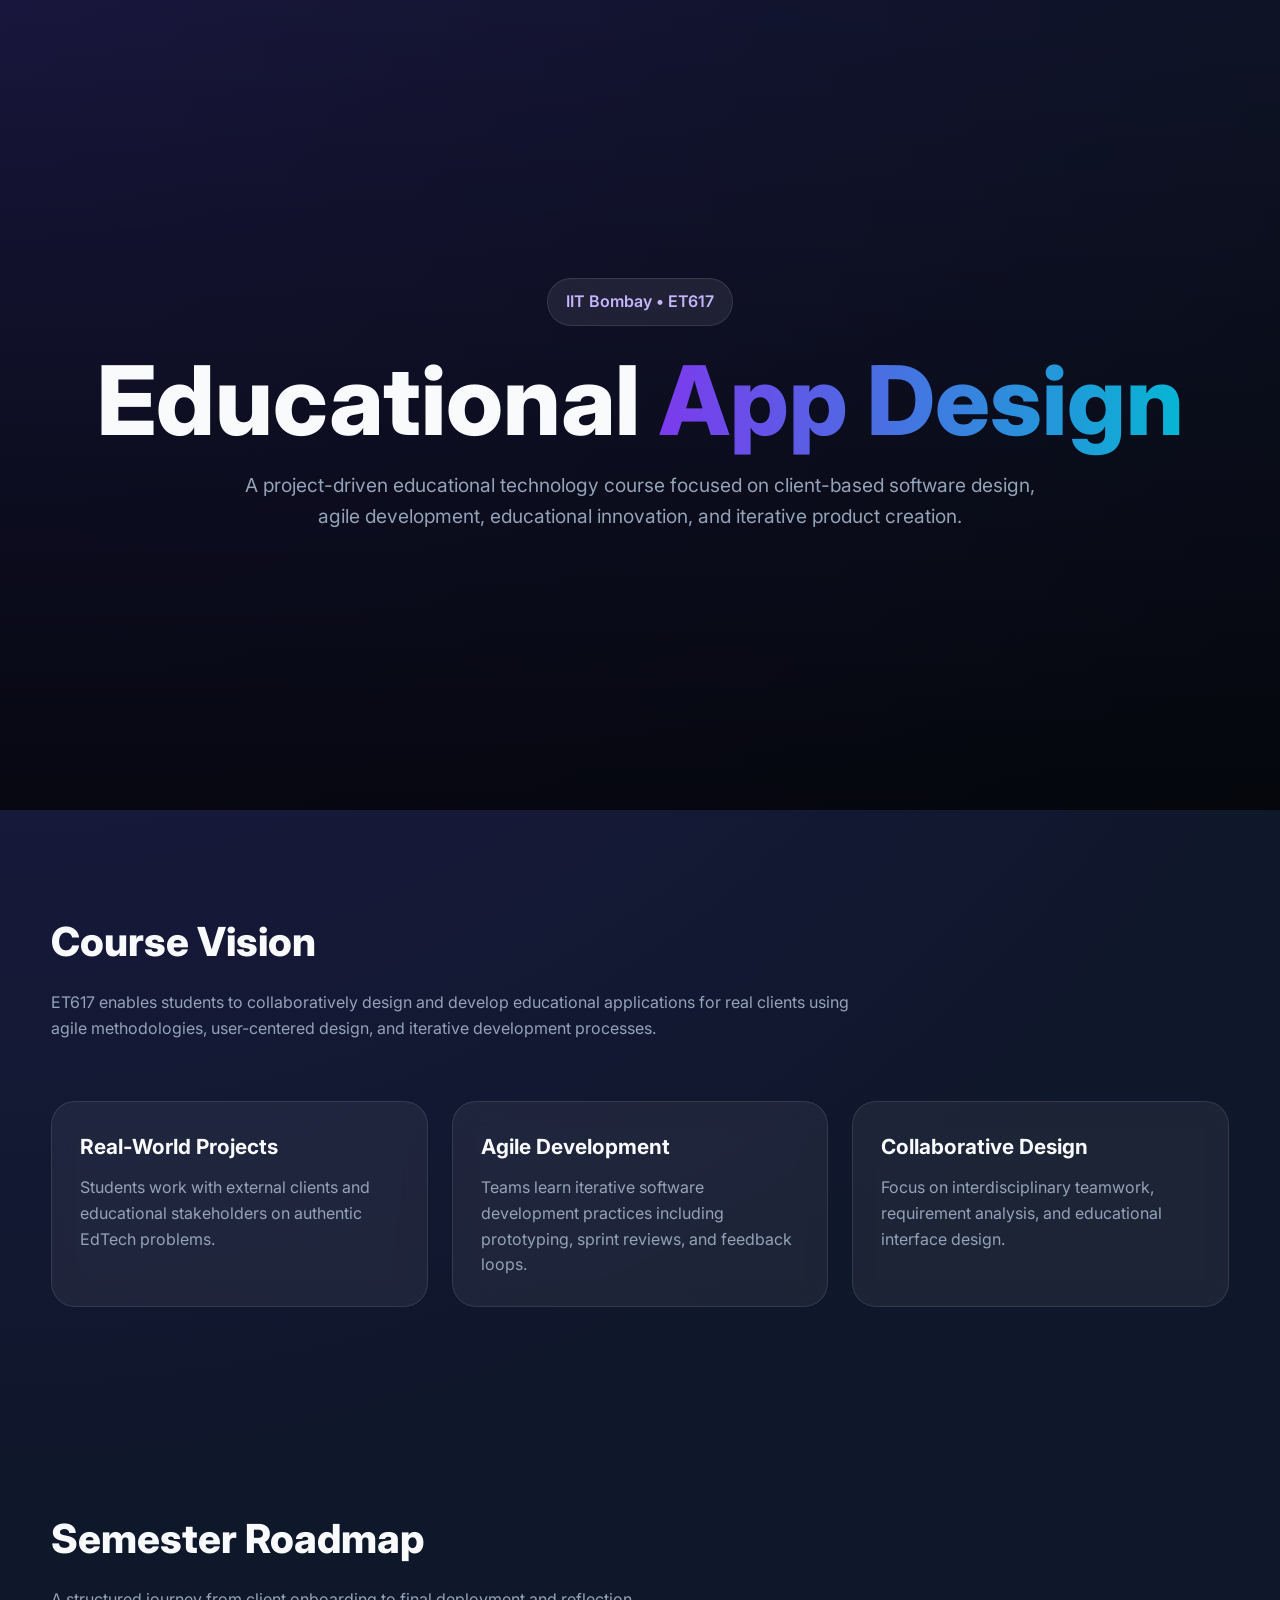
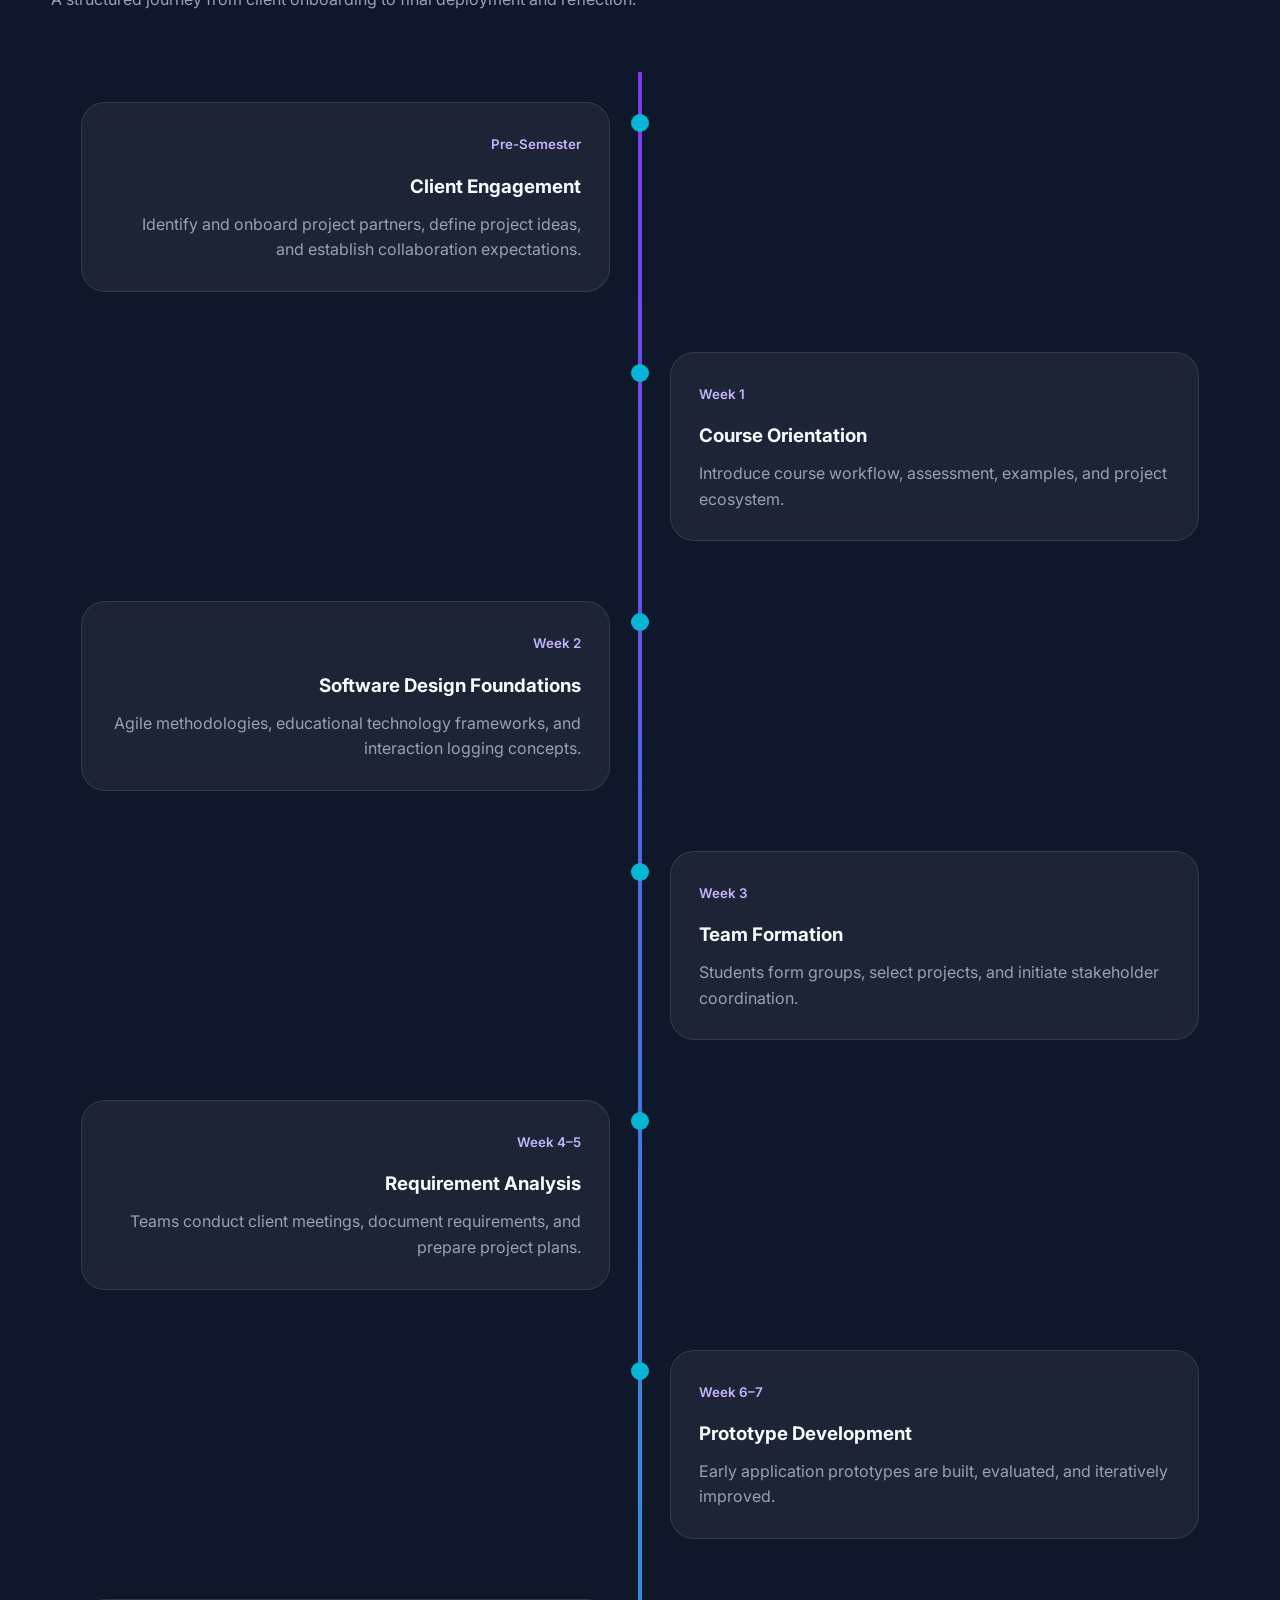
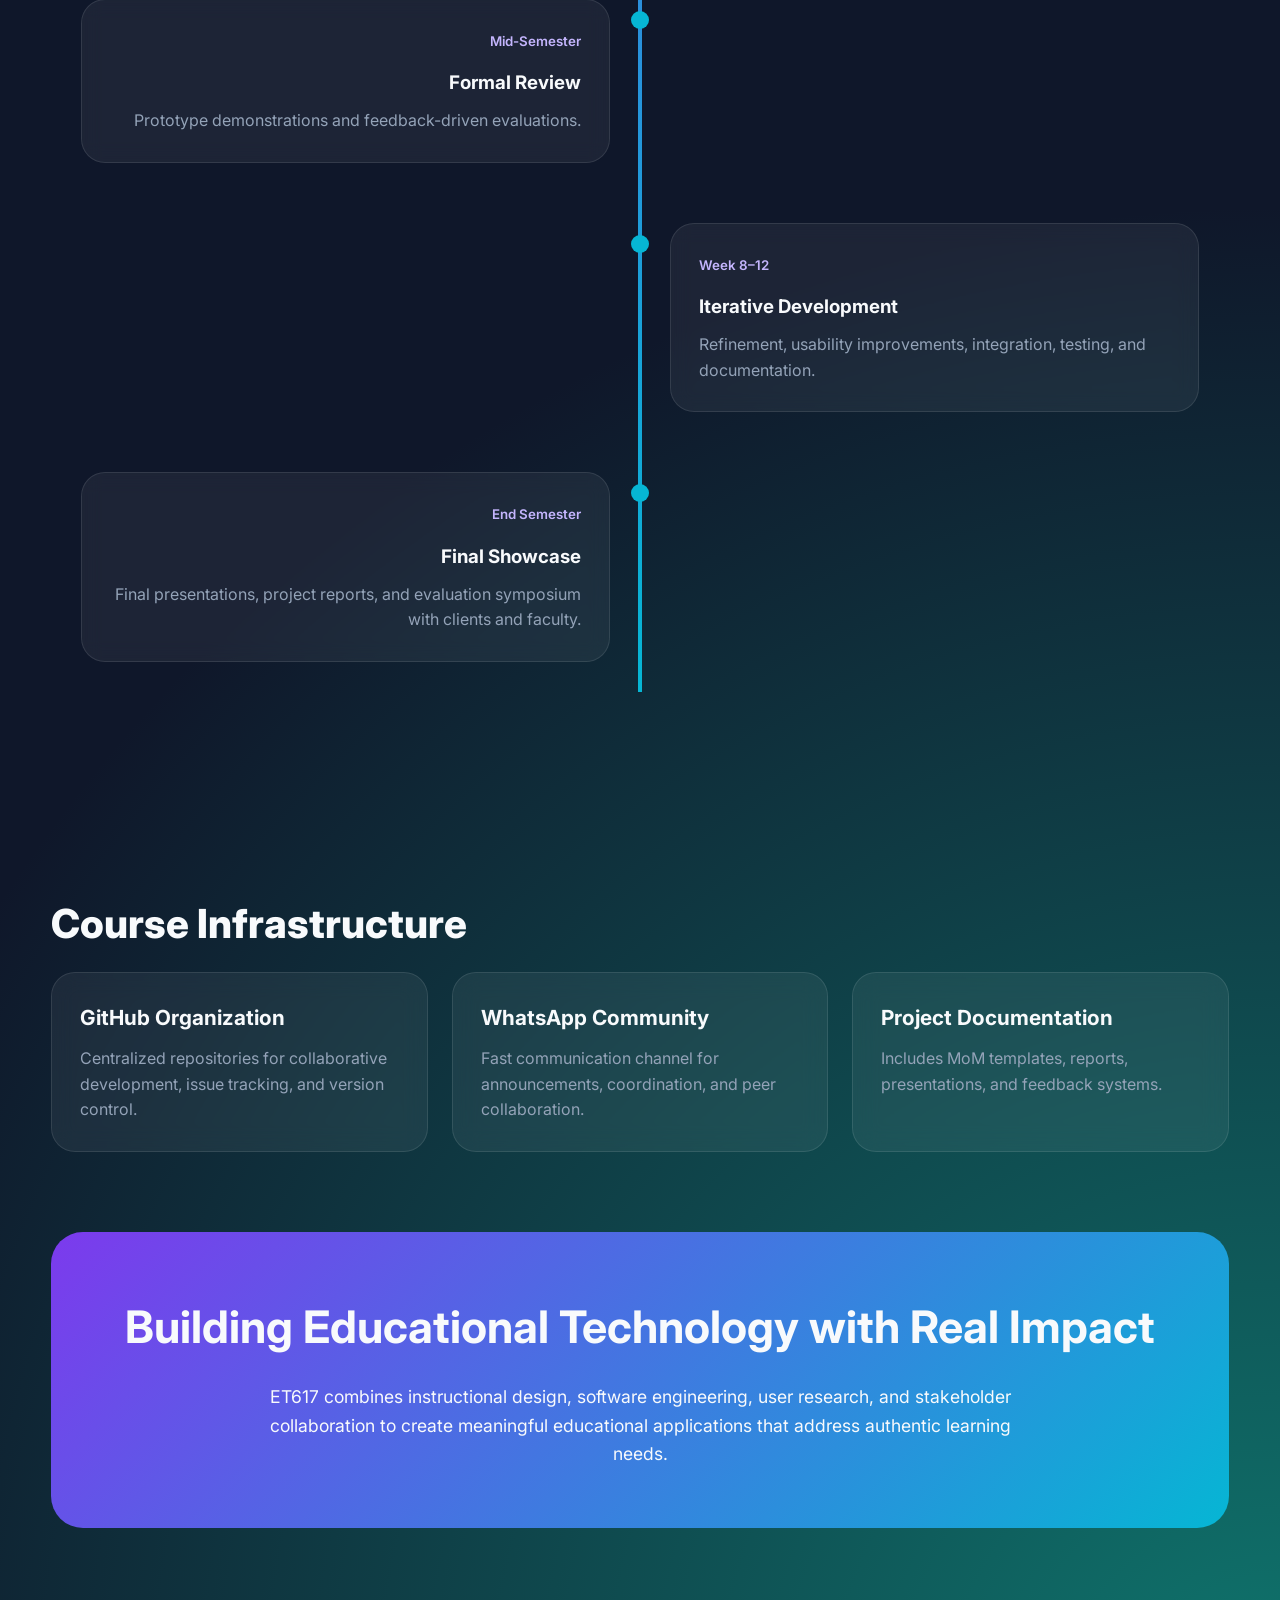
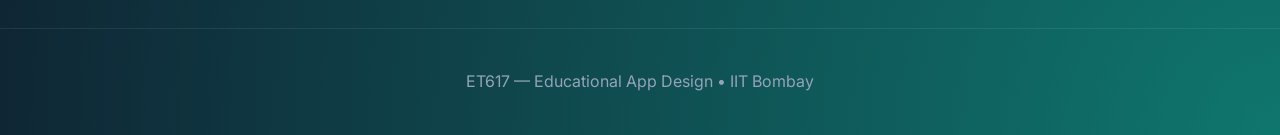
==== index.html @ 67381fb2 "Add files via upload" ====
<!DOCTYPE html>
<html lang="en">
<head>
<meta charset="UTF-8" />
<meta name="viewport" content="width=device-width, initial-scale=1.0"/>

<title>ET617 — Educational App Design</title>

<link rel="preconnect" href="https://fonts.googleapis.com">
<link href="https://fonts.googleapis.com/css2?family=Inter:wght@300;400;500;600;700;800&display=swap" rel="stylesheet">

<style>

:root{
    --bg:#0f172a;
    --card:#111827cc;
    --glass:rgba(255,255,255,0.06);
    --border:rgba(255,255,255,0.1);
    --primary:#7c3aed;
    --secondary:#06b6d4;
    --accent:#22c55e;
    --text:#f8fafc;
    --muted:#94a3b8;
}

*{
    margin:0;
    padding:0;
    box-sizing:border-box;
}

body{
    font-family:'Inter',sans-serif;
    background:
        radial-gradient(circle at top left,#1e1b4b 0%,transparent 30%),
        radial-gradient(circle at bottom right,#0f766e 0%,transparent 30%),
        var(--bg);
    color:var(--text);
    line-height:1.6;
    overflow-x:hidden;
}

.container{
    width:min(1200px,92%);
    margin:auto;
}

.hero{
    min-height:90vh;
    display:flex;
    align-items:center;
    justify-content:center;
    text-align:center;
    position:relative;
}

.hero::before{
    content:'';
    position:absolute;
    inset:0;
    background:
    linear-gradient(to bottom,rgba(0,0,0,0.2),rgba(0,0,0,0.7));
}

.hero-content{
    position:relative;
    z-index:2;
}

.badge{
    display:inline-block;
    padding:10px 18px;
    border-radius:999px;
    background:rgba(255,255,255,0.08);
    border:1px solid var(--border);
    backdrop-filter:blur(10px);
    color:#c4b5fd;
    margin-bottom:24px;
    font-weight:600;
}

.hero h1{
    font-size:clamp(3rem,8vw,6rem);
    font-weight:800;
    line-height:1.05;
    margin-bottom:20px;
}

.gradient{
    background:linear-gradient(90deg,var(--primary),var(--secondary));
    -webkit-background-clip:text;
    -webkit-text-fill-color:transparent;
}

.hero p{
    max-width:800px;
    margin:auto;
    font-size:1.2rem;
    color:var(--muted);
}

.section{
    padding:100px 0;
}

.section-title{
    font-size:2.5rem;
    margin-bottom:16px;
    font-weight:800;
}

.section-sub{
    color:var(--muted);
    max-width:800px;
    margin-bottom:60px;
}

.grid{
    display:grid;
    grid-template-columns:repeat(auto-fit,minmax(280px,1fr));
    gap:24px;
}

.card{
    background:var(--glass);
    border:1px solid var(--border);
    backdrop-filter:blur(12px);
    border-radius:24px;
    padding:28px;
    transition:0.35s ease;
}

.card:hover{
    transform:translateY(-8px);
    border-color:rgba(255,255,255,0.25);
}

.card h3{
    margin-bottom:12px;
    font-size:1.3rem;
}

.card p{
    color:var(--muted);
}

.timeline{
    position:relative;
    margin-top:40px;
}

.timeline::before{
    content:'';
    position:absolute;
    left:50%;
    top:0;
    width:4px;
    height:100%;
    background:linear-gradient(var(--primary),var(--secondary));
    transform:translateX(-50%);
}

.timeline-item{
    width:50%;
    padding:30px;
    position:relative;
}

.timeline-item:nth-child(odd){
    left:0;
    text-align:right;
}

.timeline-item:nth-child(even){
    left:50%;
}

.timeline-dot{
    width:18px;
    height:18px;
    background:var(--secondary);
    border-radius:50%;
    position:absolute;
    top:42px;
    right:-9px;
}

.timeline-item:nth-child(even) .timeline-dot{
    left:-9px;
}

.timeline-card{
    background:var(--glass);
    border:1px solid var(--border);
    border-radius:24px;
    padding:28px;
    backdrop-filter:blur(10px);
}

.timeline-card h3{
    margin-bottom:10px;
}

.timeline-card small{
    display:inline-block;
    margin-bottom:16px;
    color:#c4b5fd;
    font-weight:600;
}

.timeline-card p{
    color:var(--muted);
}

.highlight{
    background:linear-gradient(135deg,var(--primary),var(--secondary));
    border-radius:32px;
    padding:60px;
    text-align:center;
    margin-top:80px;
}

.highlight h2{
    font-size:2.8rem;
    margin-bottom:20px;
}

.highlight p{
    max-width:800px;
    margin:auto;
    font-size:1.1rem;
}

.footer{
    padding:40px 0;
    text-align:center;
    color:var(--muted);
    border-top:1px solid rgba(255,255,255,0.08);
}

@media(max-width:900px){

.timeline::before{
    left:20px;
}

.timeline-item{
    width:100%;
    left:0 !important;
    text-align:left !important;
    padding-left:60px;
}

.timeline-dot{
    left:12px !important;
    right:auto;
}

.hero{
    min-height:70vh;
}

}

</style>
</head>

<body>

<section class="hero">
    <div class="hero-content container">
        <div class="badge">
            IIT Bombay • ET617
        </div>

        <h1>
            Educational <span class="gradient">App Design</span>
        </h1>

        <p>
            A project-driven educational technology course focused on client-based
            software design, agile development, educational innovation,
            and iterative product creation.
        </p>
    </div>
</section>

<section class="section container">

    <h2 class="section-title">
        Course Vision
    </h2>

    <p class="section-sub">
        ET617 enables students to collaboratively design and develop
        educational applications for real clients using agile methodologies,
        user-centered design, and iterative development processes.
    </p>

    <div class="grid">

        <div class="card">
            <h3>Real-World Projects</h3>
            <p>
                Students work with external clients and educational stakeholders
                on authentic EdTech problems.
            </p>
        </div>

        <div class="card">
            <h3>Agile Development</h3>
            <p>
                Teams learn iterative software development practices including
                prototyping, sprint reviews, and feedback loops.
            </p>
        </div>

        <div class="card">
            <h3>Collaborative Design</h3>
            <p>
                Focus on interdisciplinary teamwork, requirement analysis,
                and educational interface design.
            </p>
        </div>

    </div>

</section>

<section class="section container">

    <h2 class="section-title">
        Semester Roadmap
    </h2>

    <p class="section-sub">
        A structured journey from client onboarding to final deployment and reflection.
    </p>

    <div class="timeline">

        <div class="timeline-item">
            <div class="timeline-dot"></div>
            <div class="timeline-card">
                <small>Pre-Semester</small>
                <h3>Client Engagement</h3>
                <p>
                    Identify and onboard project partners, define project ideas,
                    and establish collaboration expectations.
                </p>
            </div>
        </div>

        <div class="timeline-item">
            <div class="timeline-dot"></div>
            <div class="timeline-card">
                <small>Week 1</small>
                <h3>Course Orientation</h3>
                <p>
                    Introduce course workflow, assessment, examples,
                    and project ecosystem.
                </p>
            </div>
        </div>

        <div class="timeline-item">
            <div class="timeline-dot"></div>
            <div class="timeline-card">
                <small>Week 2</small>
                <h3>Software Design Foundations</h3>
                <p>
                    Agile methodologies, educational technology frameworks,
                    and interaction logging concepts.
                </p>
            </div>
        </div>

        <div class="timeline-item">
            <div class="timeline-dot"></div>
            <div class="timeline-card">
                <small>Week 3</small>
                <h3>Team Formation</h3>
                <p>
                    Students form groups, select projects,
                    and initiate stakeholder coordination.
                </p>
            </div>
        </div>

        <div class="timeline-item">
            <div class="timeline-dot"></div>
            <div class="timeline-card">
                <small>Week 4–5</small>
                <h3>Requirement Analysis</h3>
                <p>
                    Teams conduct client meetings, document requirements,
                    and prepare project plans.
                </p>
            </div>
        </div>

        <div class="timeline-item">
            <div class="timeline-dot"></div>
            <div class="timeline-card">
                <small>Week 6–7</small>
                <h3>Prototype Development</h3>
                <p>
                    Early application prototypes are built,
                    evaluated, and iteratively improved.
                </p>
            </div>
        </div>

        <div class="timeline-item">
            <div class="timeline-dot"></div>
            <div class="timeline-card">
                <small>Mid-Semester</small>
                <h3>Formal Review</h3>
                <p>
                    Prototype demonstrations and feedback-driven evaluations.
                </p>
            </div>
        </div>

        <div class="timeline-item">
            <div class="timeline-dot"></div>
            <div class="timeline-card">
                <small>Week 8–12</small>
                <h3>Iterative Development</h3>
                <p>
                    Refinement, usability improvements,
                    integration, testing, and documentation.
                </p>
            </div>
        </div>

        <div class="timeline-item">
            <div class="timeline-dot"></div>
            <div class="timeline-card">
                <small>End Semester</small>
                <h3>Final Showcase</h3>
                <p>
                    Final presentations, project reports,
                    and evaluation symposium with clients and faculty.
                </p>
            </div>
        </div>

    </div>

</section>

<section class="section container">

    <h2 class="section-title">
        Course Infrastructure
    </h2>

    <div class="grid">

        <div class="card">
            <h3>GitHub Organization</h3>
            <p>
                Centralized repositories for collaborative development,
                issue tracking, and version control.
            </p>
        </div>

        <div class="card">
            <h3>WhatsApp Community</h3>
            <p>
                Fast communication channel for announcements,
                coordination, and peer collaboration.
            </p>
        </div>

        <div class="card">
            <h3>Project Documentation</h3>
            <p>
                Includes MoM templates, reports,
                presentations, and feedback systems.
            </p>
        </div>

    </div>

    <div class="highlight">
        <h2>
            Building Educational Technology with Real Impact
        </h2>

        <p>
            ET617 combines instructional design, software engineering,
            user research, and stakeholder collaboration to create
            meaningful educational applications that address authentic learning needs.
        </p>
    </div>

</section>

<footer class="footer">
    ET617 — Educational App Design • IIT Bombay
</footer>

</body>
</html>
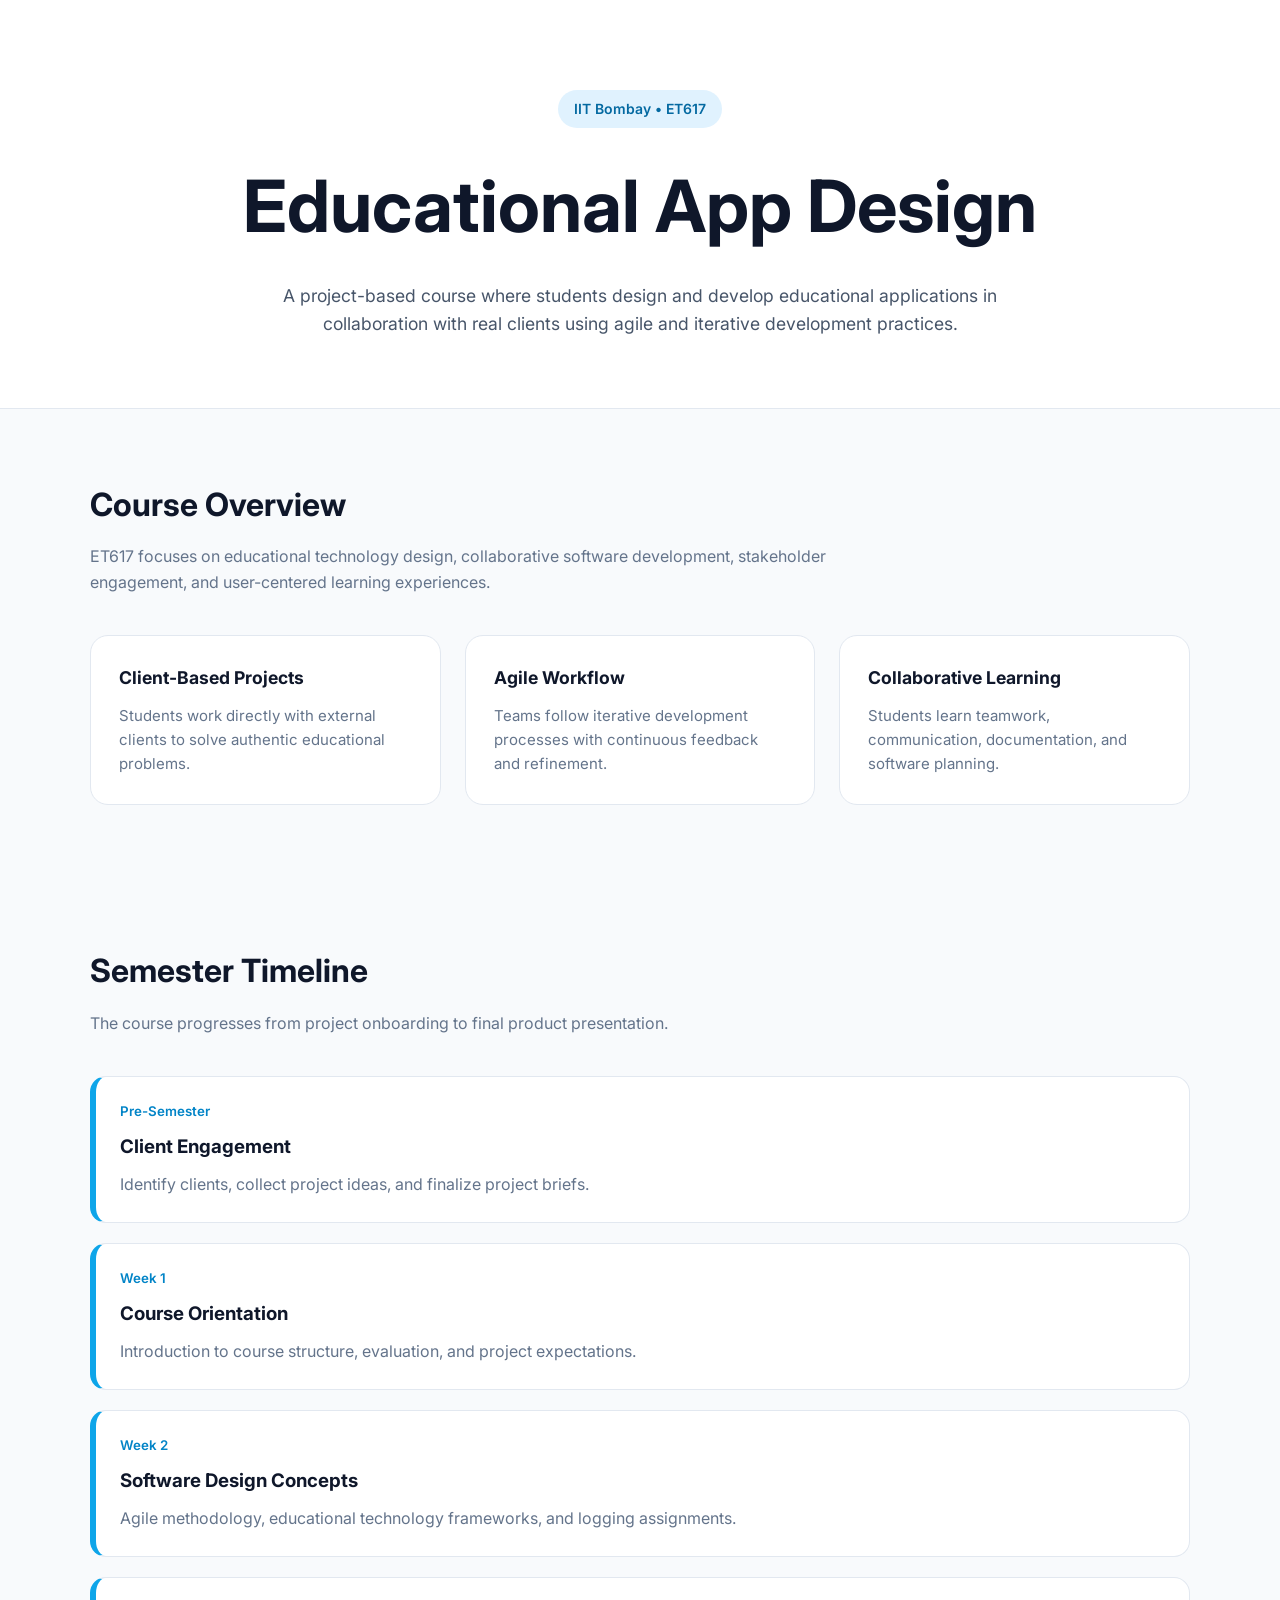
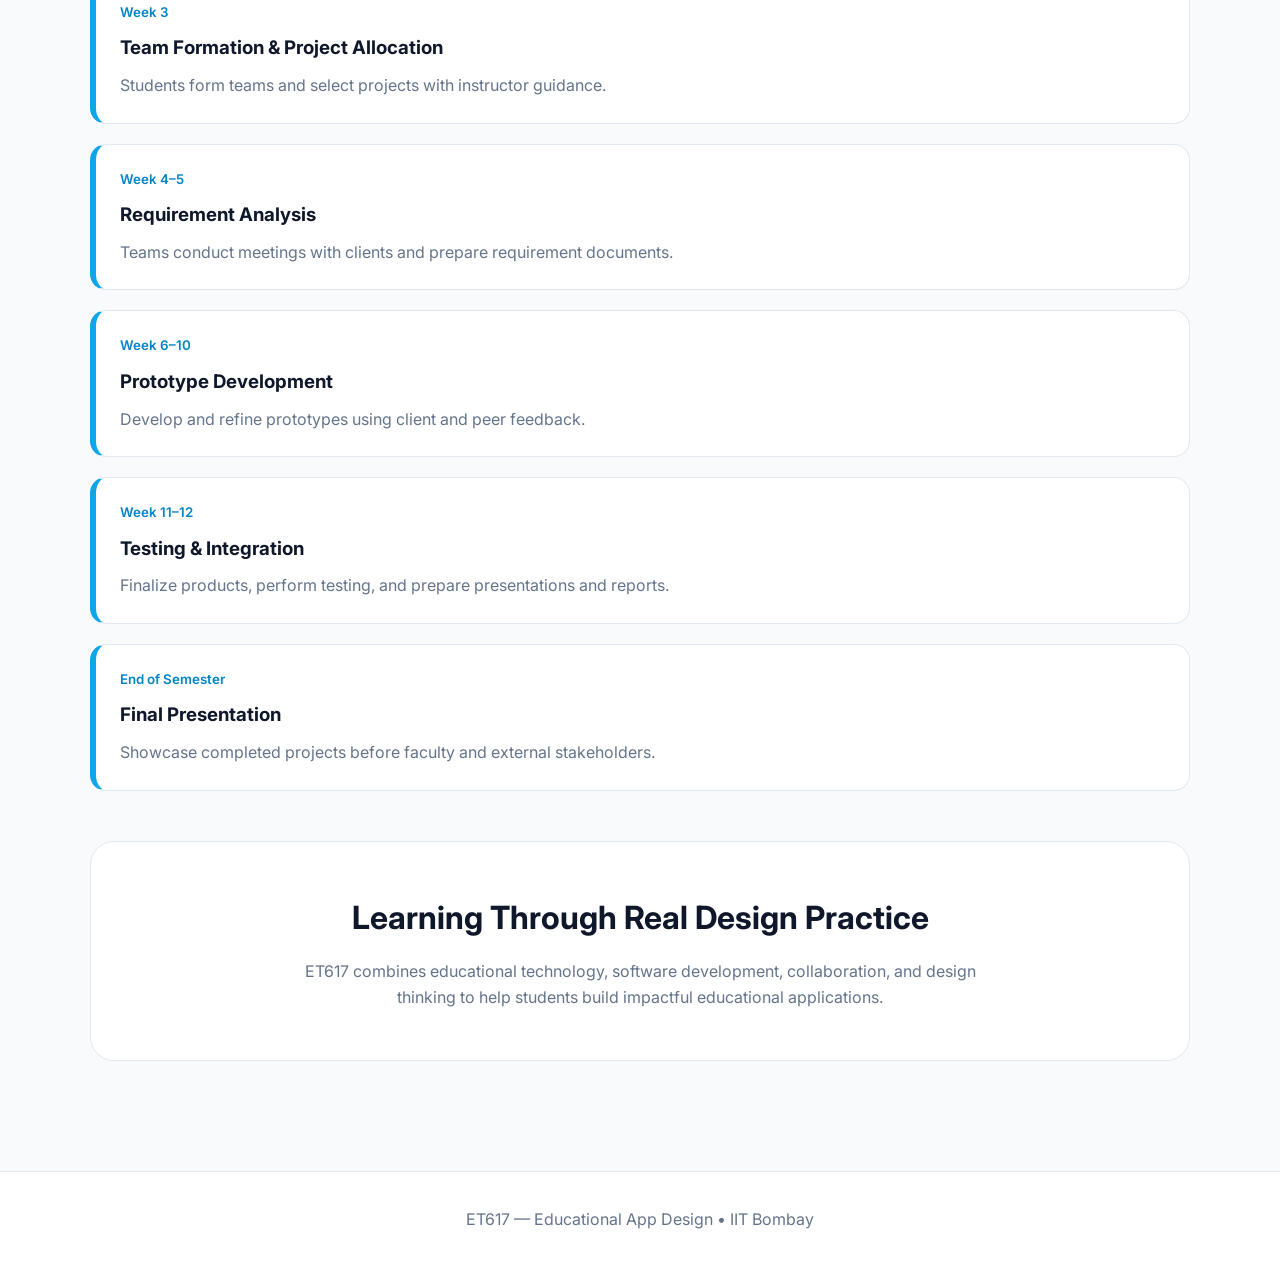
==== commit 3dbf7193: "Update index.html ver 2" ====
--- a/index.html
+++ b/index.html
@@ -1,506 +1,349 @@
 <!DOCTYPE html>
 <html lang="en">
 <head>
-<meta charset="UTF-8" />
-<meta name="viewport" content="width=device-width, initial-scale=1.0"/>
-
-<title>ET617 — Educational App Design</title>
-
-<link rel="preconnect" href="https://fonts.googleapis.com">
-<link href="https://fonts.googleapis.com/css2?family=Inter:wght@300;400;500;600;700;800&display=swap" rel="stylesheet">
-
-<style>
-
-:root{
-    --bg:#0f172a;
-    --card:#111827cc;
-    --glass:rgba(255,255,255,0.06);
-    --border:rgba(255,255,255,0.1);
-    --primary:#7c3aed;
-    --secondary:#06b6d4;
-    --accent:#22c55e;
-    --text:#f8fafc;
-    --muted:#94a3b8;
-}
-
-*{
-    margin:0;
-    padding:0;
-    box-sizing:border-box;
-}
-
-body{
-    font-family:'Inter',sans-serif;
-    background:
-        radial-gradient(circle at top left,#1e1b4b 0%,transparent 30%),
-        radial-gradient(circle at bottom right,#0f766e 0%,transparent 30%),
-        var(--bg);
-    color:var(--text);
-    line-height:1.6;
-    overflow-x:hidden;
-}
-
-.container{
-    width:min(1200px,92%);
-    margin:auto;
-}
-
-.hero{
-    min-height:90vh;
-    display:flex;
-    align-items:center;
-    justify-content:center;
-    text-align:center;
-    position:relative;
-}
-
-.hero::before{
-    content:'';
-    position:absolute;
-    inset:0;
-    background:
-    linear-gradient(to bottom,rgba(0,0,0,0.2),rgba(0,0,0,0.7));
-}
-
-.hero-content{
-    position:relative;
-    z-index:2;
-}
-
-.badge{
-    display:inline-block;
-    padding:10px 18px;
-    border-radius:999px;
-    background:rgba(255,255,255,0.08);
-    border:1px solid var(--border);
-    backdrop-filter:blur(10px);
-    color:#c4b5fd;
-    margin-bottom:24px;
-    font-weight:600;
-}
-
-.hero h1{
-    font-size:clamp(3rem,8vw,6rem);
-    font-weight:800;
-    line-height:1.05;
-    margin-bottom:20px;
-}
-
-.gradient{
-    background:linear-gradient(90deg,var(--primary),var(--secondary));
-    -webkit-background-clip:text;
-    -webkit-text-fill-color:transparent;
-}
-
-.hero p{
-    max-width:800px;
-    margin:auto;
-    font-size:1.2rem;
-    color:var(--muted);
-}
-
-.section{
-    padding:100px 0;
-}
-
-.section-title{
-    font-size:2.5rem;
-    margin-bottom:16px;
-    font-weight:800;
-}
-
-.section-sub{
-    color:var(--muted);
-    max-width:800px;
-    margin-bottom:60px;
-}
-
-.grid{
-    display:grid;
-    grid-template-columns:repeat(auto-fit,minmax(280px,1fr));
-    gap:24px;
-}
-
-.card{
-    background:var(--glass);
-    border:1px solid var(--border);
-    backdrop-filter:blur(12px);
-    border-radius:24px;
-    padding:28px;
-    transition:0.35s ease;
-}
-
-.card:hover{
-    transform:translateY(-8px);
-    border-color:rgba(255,255,255,0.25);
-}
-
-.card h3{
-    margin-bottom:12px;
-    font-size:1.3rem;
-}
-
-.card p{
-    color:var(--muted);
-}
-
-.timeline{
-    position:relative;
-    margin-top:40px;
-}
-
-.timeline::before{
-    content:'';
-    position:absolute;
-    left:50%;
-    top:0;
-    width:4px;
-    height:100%;
-    background:linear-gradient(var(--primary),var(--secondary));
-    transform:translateX(-50%);
-}
-
-.timeline-item{
-    width:50%;
-    padding:30px;
-    position:relative;
-}
-
-.timeline-item:nth-child(odd){
-    left:0;
-    text-align:right;
-}
-
-.timeline-item:nth-child(even){
-    left:50%;
-}
-
-.timeline-dot{
-    width:18px;
-    height:18px;
-    background:var(--secondary);
-    border-radius:50%;
-    position:absolute;
-    top:42px;
-    right:-9px;
-}
-
-.timeline-item:nth-child(even) .timeline-dot{
-    left:-9px;
-}
-
-.timeline-card{
-    background:var(--glass);
-    border:1px solid var(--border);
-    border-radius:24px;
-    padding:28px;
-    backdrop-filter:blur(10px);
-}
-
-.timeline-card h3{
-    margin-bottom:10px;
-}
-
-.timeline-card small{
-    display:inline-block;
-    margin-bottom:16px;
-    color:#c4b5fd;
-    font-weight:600;
-}
-
-.timeline-card p{
-    color:var(--muted);
-}
-
-.highlight{
-    background:linear-gradient(135deg,var(--primary),var(--secondary));
-    border-radius:32px;
-    padding:60px;
-    text-align:center;
-    margin-top:80px;
-}
-
-.highlight h2{
-    font-size:2.8rem;
-    margin-bottom:20px;
-}
-
-.highlight p{
-    max-width:800px;
-    margin:auto;
-    font-size:1.1rem;
-}
-
-.footer{
-    padding:40px 0;
-    text-align:center;
-    color:var(--muted);
-    border-top:1px solid rgba(255,255,255,0.08);
-}
-
-@media(max-width:900px){
-
-.timeline::before{
-    left:20px;
-}
-
-.timeline-item{
-    width:100%;
-    left:0 !important;
-    text-align:left !important;
-    padding-left:60px;
-}
-
-.timeline-dot{
-    left:12px !important;
-    right:auto;
-}
-
-.hero{
-    min-height:70vh;
-}
-
-}
-
-</style>
+  <meta charset="UTF-8" />
+  <meta name="viewport" content="width=device-width, initial-scale=1.0"/>
+
+  <title>ET617 — Educational App Design</title>
+
+  <link rel="preconnect" href="https://fonts.googleapis.com">
+  <link href="https://fonts.googleapis.com/css2?family=Inter:wght@300;400;500;600;700&display=swap" rel="stylesheet">
+
+  <style>
+
+    *{
+      margin:0;
+      padding:0;
+      box-sizing:border-box;
+    }
+
+    body{
+      font-family:'Inter',sans-serif;
+      background:#f8fafc;
+      color:#1e293b;
+      line-height:1.6;
+    }
+
+    .container{
+      width:min(1100px,92%);
+      margin:auto;
+    }
+
+    header{
+      background:white;
+      padding:90px 0 70px;
+      border-bottom:1px solid #e2e8f0;
+      text-align:center;
+    }
+
+    .tag{
+      display:inline-block;
+      background:#e0f2fe;
+      color:#0369a1;
+      padding:8px 16px;
+      border-radius:999px;
+      font-size:14px;
+      font-weight:600;
+      margin-bottom:20px;
+    }
+
+    header h1{
+      font-size:clamp(2.5rem,6vw,4.5rem);
+      margin-bottom:18px;
+      font-weight:700;
+      color:#0f172a;
+    }
+
+    header p{
+      max-width:760px;
+      margin:auto;
+      color:#475569;
+      font-size:1.1rem;
+    }
+
+    section{
+      padding:70px 0;
+    }
+
+    .section-title{
+      font-size:2rem;
+      margin-bottom:14px;
+      color:#0f172a;
+    }
+
+    .section-sub{
+      color:#64748b;
+      margin-bottom:40px;
+      max-width:760px;
+    }
+
+    .cards{
+      display:grid;
+      grid-template-columns:repeat(auto-fit,minmax(250px,1fr));
+      gap:24px;
+    }
+
+    .card{
+      background:white;
+      border:1px solid #e2e8f0;
+      border-radius:18px;
+      padding:28px;
+      transition:0.25s ease;
+    }
+
+    .card:hover{
+      transform:translateY(-4px);
+      box-shadow:0 12px 30px rgba(0,0,0,0.06);
+    }
+
+    .card h3{
+      margin-bottom:12px;
+      font-size:1.1rem;
+      color:#0f172a;
+    }
+
+    .card p{
+      color:#64748b;
+      font-size:15px;
+    }
+
+    .timeline{
+      margin-top:20px;
+      display:flex;
+      flex-direction:column;
+      gap:20px;
+    }
+
+    .timeline-item{
+      background:white;
+      border:1px solid #e2e8f0;
+      border-left:6px solid #0ea5e9;
+      border-radius:16px;
+      padding:24px;
+    }
+
+    .timeline-item small{
+      color:#0284c7;
+      font-weight:600;
+      display:block;
+      margin-bottom:10px;
+    }
+
+    .timeline-item h3{
+      margin-bottom:10px;
+      color:#0f172a;
+    }
+
+    .timeline-item p{
+      color:#64748b;
+    }
+
+    .highlight{
+      background:white;
+      border:1px solid #e2e8f0;
+      border-radius:24px;
+      padding:50px;
+      text-align:center;
+      margin-top:50px;
+    }
+
+    .highlight h2{
+      margin-bottom:16px;
+      color:#0f172a;
+      font-size:2rem;
+    }
+
+    .highlight p{
+      color:#64748b;
+      max-width:700px;
+      margin:auto;
+    }
+
+    footer{
+      padding:35px 0;
+      text-align:center;
+      color:#64748b;
+      border-top:1px solid #e2e8f0;
+      background:white;
+      margin-top:40px;
+    }
+
+    @media(max-width:700px){
+
+      header{
+        padding:70px 0 50px;
+      }
+
+      .highlight{
+        padding:32px 24px;
+      }
+
+    }
+
+  </style>
 </head>
 
 <body>
 
-<section class="hero">
-    <div class="hero-content container">
-        <div class="badge">
-            IIT Bombay • ET617
-        </div>
-
-        <h1>
-            Educational <span class="gradient">App Design</span>
-        </h1>
-
-        <p>
-            A project-driven educational technology course focused on client-based
-            software design, agile development, educational innovation,
-            and iterative product creation.
-        </p>
+<header>
+  <div class="container">
+
+    <div class="tag">
+      IIT Bombay • ET617
     </div>
+
+    <h1>
+      Educational App Design
+    </h1>
+
+    <p>
+      A project-based course where students design and develop educational
+      applications in collaboration with real clients using agile and
+      iterative development practices.
+    </p>
+
+  </div>
+</header>
+
+<section>
+  <div class="container">
+
+    <h2 class="section-title">
+      Course Overview
+    </h2>
+
+    <p class="section-sub">
+      ET617 focuses on educational technology design, collaborative software
+      development, stakeholder engagement, and user-centered learning experiences.
+    </p>
+
+    <div class="cards">
+
+      <div class="card">
+        <h3>Client-Based Projects</h3>
+        <p>
+          Students work directly with external clients to solve authentic educational problems.
+        </p>
+      </div>
+
+      <div class="card">
+        <h3>Agile Workflow</h3>
+        <p>
+          Teams follow iterative development processes with continuous feedback and refinement.
+        </p>
+      </div>
+
+      <div class="card">
+        <h3>Collaborative Learning</h3>
+        <p>
+          Students learn teamwork, communication, documentation, and software planning.
+        </p>
+      </div>
+
+    </div>
+
+  </div>
 </section>
 
-<section class="section container">
+<section>
+  <div class="container">
 
     <h2 class="section-title">
-        Course Vision
+      Semester Timeline
     </h2>
 
     <p class="section-sub">
-        ET617 enables students to collaboratively design and develop
-        educational applications for real clients using agile methodologies,
-        user-centered design, and iterative development processes.
+      The course progresses from project onboarding to final product presentation.
     </p>
 
-    <div class="grid">
-
-        <div class="card">
-            <h3>Real-World Projects</h3>
-            <p>
-                Students work with external clients and educational stakeholders
-                on authentic EdTech problems.
-            </p>
-        </div>
-
-        <div class="card">
-            <h3>Agile Development</h3>
-            <p>
-                Teams learn iterative software development practices including
-                prototyping, sprint reviews, and feedback loops.
-            </p>
-        </div>
-
-        <div class="card">
-            <h3>Collaborative Design</h3>
-            <p>
-                Focus on interdisciplinary teamwork, requirement analysis,
-                and educational interface design.
-            </p>
-        </div>
+    <div class="timeline">
+
+      <div class="timeline-item">
+        <small>Pre-Semester</small>
+        <h3>Client Engagement</h3>
+        <p>
+          Identify clients, collect project ideas, and finalize project briefs.
+        </p>
+      </div>
+
+      <div class="timeline-item">
+        <small>Week 1</small>
+        <h3>Course Orientation</h3>
+        <p>
+          Introduction to course structure, evaluation, and project expectations.
+        </p>
+      </div>
+
+      <div class="timeline-item">
+        <small>Week 2</small>
+        <h3>Software Design Concepts</h3>
+        <p>
+          Agile methodology, educational technology frameworks, and logging assignments.
+        </p>
+      </div>
+
+      <div class="timeline-item">
+        <small>Week 3</small>
+        <h3>Team Formation & Project Allocation</h3>
+        <p>
+          Students form teams and select projects with instructor guidance.
+        </p>
+      </div>
+
+      <div class="timeline-item">
+        <small>Week 4–5</small>
+        <h3>Requirement Analysis</h3>
+        <p>
+          Teams conduct meetings with clients and prepare requirement documents.
+        </p>
+      </div>
+
+      <div class="timeline-item">
+        <small>Week 6–10</small>
+        <h3>Prototype Development</h3>
+        <p>
+          Develop and refine prototypes using client and peer feedback.
+        </p>
+      </div>
+
+      <div class="timeline-item">
+        <small>Week 11–12</small>
+        <h3>Testing & Integration</h3>
+        <p>
+          Finalize products, perform testing, and prepare presentations and reports.
+        </p>
+      </div>
+
+      <div class="timeline-item">
+        <small>End of Semester</small>
+        <h3>Final Presentation</h3>
+        <p>
+          Showcase completed projects before faculty and external stakeholders.
+        </p>
+      </div>
 
     </div>
 
+    <div class="highlight">
+
+      <h2>
+        Learning Through Real Design Practice
+      </h2>
+
+      <p>
+        ET617 combines educational technology, software development,
+        collaboration, and design thinking to help students build impactful
+        educational applications.
+      </p>
+
+    </div>
+
+  </div>
 </section>
 
-<section class="section container">
-
-    <h2 class="section-title">
-        Semester Roadmap
-    </h2>
-
-    <p class="section-sub">
-        A structured journey from client onboarding to final deployment and reflection.
-    </p>
-
-    <div class="timeline">
-
-        <div class="timeline-item">
-            <div class="timeline-dot"></div>
-            <div class="timeline-card">
-                <small>Pre-Semester</small>
-                <h3>Client Engagement</h3>
-                <p>
-                    Identify and onboard project partners, define project ideas,
-                    and establish collaboration expectations.
-                </p>
-            </div>
-        </div>
-
-        <div class="timeline-item">
-            <div class="timeline-dot"></div>
-            <div class="timeline-card">
-                <small>Week 1</small>
-                <h3>Course Orientation</h3>
-                <p>
-                    Introduce course workflow, assessment, examples,
-                    and project ecosystem.
-                </p>
-            </div>
-        </div>
-
-        <div class="timeline-item">
-            <div class="timeline-dot"></div>
-            <div class="timeline-card">
-                <small>Week 2</small>
-                <h3>Software Design Foundations</h3>
-                <p>
-                    Agile methodologies, educational technology frameworks,
-                    and interaction logging concepts.
-                </p>
-            </div>
-        </div>
-
-        <div class="timeline-item">
-            <div class="timeline-dot"></div>
-            <div class="timeline-card">
-                <small>Week 3</small>
-                <h3>Team Formation</h3>
-                <p>
-                    Students form groups, select projects,
-                    and initiate stakeholder coordination.
-                </p>
-            </div>
-        </div>
-
-        <div class="timeline-item">
-            <div class="timeline-dot"></div>
-            <div class="timeline-card">
-                <small>Week 4–5</small>
-                <h3>Requirement Analysis</h3>
-                <p>
-                    Teams conduct client meetings, document requirements,
-                    and prepare project plans.
-                </p>
-            </div>
-        </div>
-
-        <div class="timeline-item">
-            <div class="timeline-dot"></div>
-            <div class="timeline-card">
-                <small>Week 6–7</small>
-                <h3>Prototype Development</h3>
-                <p>
-                    Early application prototypes are built,
-                    evaluated, and iteratively improved.
-                </p>
-            </div>
-        </div>
-
-        <div class="timeline-item">
-            <div class="timeline-dot"></div>
-            <div class="timeline-card">
-                <small>Mid-Semester</small>
-                <h3>Formal Review</h3>
-                <p>
-                    Prototype demonstrations and feedback-driven evaluations.
-                </p>
-            </div>
-        </div>
-
-        <div class="timeline-item">
-            <div class="timeline-dot"></div>
-            <div class="timeline-card">
-                <small>Week 8–12</small>
-                <h3>Iterative Development</h3>
-                <p>
-                    Refinement, usability improvements,
-                    integration, testing, and documentation.
-                </p>
-            </div>
-        </div>
-
-        <div class="timeline-item">
-            <div class="timeline-dot"></div>
-            <div class="timeline-card">
-                <small>End Semester</small>
-                <h3>Final Showcase</h3>
-                <p>
-                    Final presentations, project reports,
-                    and evaluation symposium with clients and faculty.
-                </p>
-            </div>
-        </div>
-
-    </div>
-
-</section>
-
-<section class="section container">
-
-    <h2 class="section-title">
-        Course Infrastructure
-    </h2>
-
-    <div class="grid">
-
-        <div class="card">
-            <h3>GitHub Organization</h3>
-            <p>
-                Centralized repositories for collaborative development,
-                issue tracking, and version control.
-            </p>
-        </div>
-
-        <div class="card">
-            <h3>WhatsApp Community</h3>
-            <p>
-                Fast communication channel for announcements,
-                coordination, and peer collaboration.
-            </p>
-        </div>
-
-        <div class="card">
-            <h3>Project Documentation</h3>
-            <p>
-                Includes MoM templates, reports,
-                presentations, and feedback systems.
-            </p>
-        </div>
-
-    </div>
-
-    <div class="highlight">
-        <h2>
-            Building Educational Technology with Real Impact
-        </h2>
-
-        <p>
-            ET617 combines instructional design, software engineering,
-            user research, and stakeholder collaboration to create
-            meaningful educational applications that address authentic learning needs.
-        </p>
-    </div>
-
-</section>
-
-<footer class="footer">
-    ET617 — Educational App Design • IIT Bombay
+<footer>
+  ET617 — Educational App Design • IIT Bombay
 </footer>
 
 </body>
-</html>+</html>
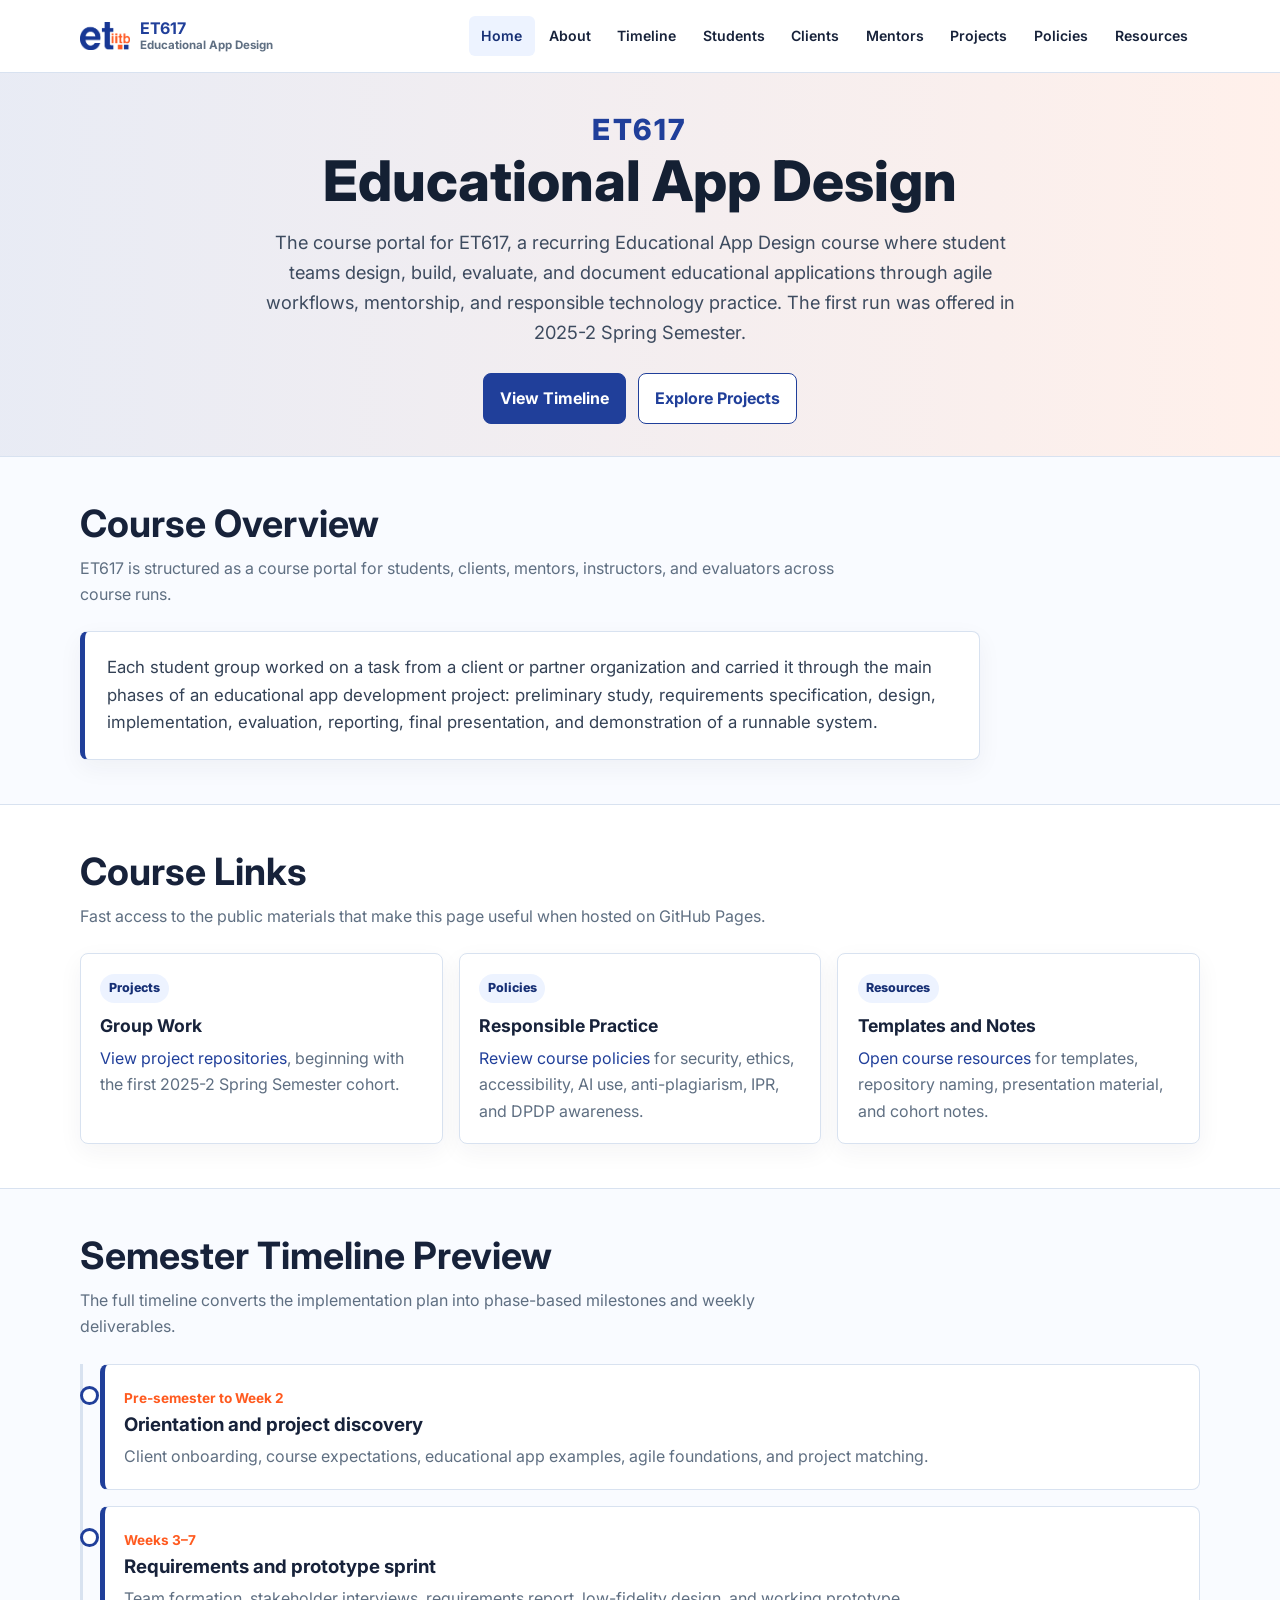
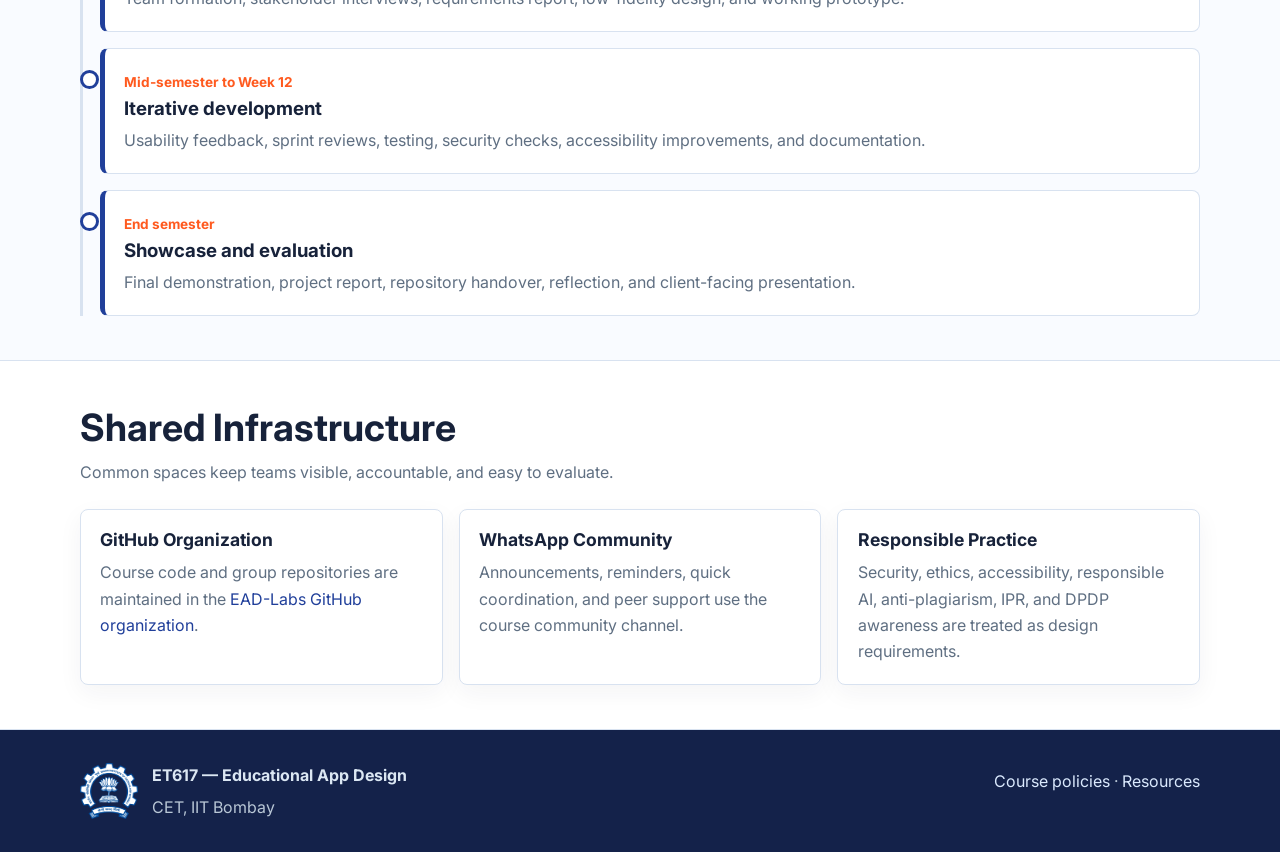
==== commit 0b22e9e7: "Build ET617 course portal" ====
--- a/index.html
+++ b/index.html
@@ -1,349 +1,154 @@
 <!DOCTYPE html>
 <html lang="en">
 <head>
-  <meta charset="UTF-8" />
-  <meta name="viewport" content="width=device-width, initial-scale=1.0"/>
+  <meta charset="UTF-8">
+  <meta name="viewport" content="width=device-width, initial-scale=1.0">
+  <meta name="description" content="ET617 Educational App Design course portal at CET, IIT Bombay.">
+  <title>ET617 — Educational App Design</title>
+  <link rel="preconnect" href="https://fonts.googleapis.com">
+  <link rel="preconnect" href="https://fonts.gstatic.com" crossorigin>
+  <link href="https://fonts.googleapis.com/css2?family=Inter:wght@400;500;600;700;800&display=swap" rel="stylesheet">
+  <link rel="stylesheet" href="style.css">
+</head>
+<body>
+  <a class="skip-link" href="#main">Skip to main content</a>
+  <header class="site-header">
+    <nav class="nav-wrap" aria-label="Primary navigation">
+      <a class="brand" href="index.html"><img src="logo/Et-Logo-2.png" alt="ET logo"><span><strong>ET617</strong><small>Educational App Design</small></span></a>
+      <input class="nav-toggle" type="checkbox" id="nav-toggle" aria-label="Toggle navigation">
+      <label class="nav-button" for="nav-toggle" aria-label="Toggle navigation menu"><span aria-hidden="true"></span></label>
+      <ul class="nav-menu">
+        <li><a href="index.html" aria-current="page">Home</a></li>
+        <li><a href="about.html">About</a></li>
+        <li><a href="timeline.html">Timeline</a></li>
+        <li><a href="students.html">Students</a></li>
+        <li><a href="clients.html">Clients</a></li>
+        <li><a href="mentors.html">Mentors</a></li>
+        <li><a href="projects.html">Projects</a></li>
+        <li><a href="policies.html">Policies</a></li>
+        <li><a href="resources.html">Resources</a></li>
+      </ul>
+    </nav>
+  </header>
 
-  <title>ET617 — Educational App Design</title>
+  <main id="main">
+    <section class="hero">
+      <div class="container hero-grid">
+        <div class="hero-copy">
+          <h1><span>ET617</span> Educational App Design</h1>
+          <p class="lead">The course portal for ET617, a recurring Educational App Design course where student teams design, build, evaluate, and document educational applications through agile workflows, mentorship, and responsible technology practice. The first run was offered in 2025-2 Spring Semester.</p>
+          <div class="hero-actions" aria-label="Key course pages">
+            <a class="button" href="timeline.html">View Timeline</a>
+            <a class="button secondary" href="projects.html">Explore Projects</a>
+          </div>
+        </div>
+      </div>
+    </section>
 
-  <link rel="preconnect" href="https://fonts.googleapis.com">
-  <link href="https://fonts.googleapis.com/css2?family=Inter:wght@300;400;500;600;700&display=swap" rel="stylesheet">
+    <section class="section">
+      <div class="container">
+        <div class="section-header">
+          <h2>Course Overview</h2>
+          <p>ET617 is structured as a course portal for students, clients, mentors, instructors, and evaluators across course runs.</p>
+        </div>
+        <div class="course-summary">
+          <p>Each student group worked on a task from a client or partner organization and carried it through the main phases of an educational app development project: preliminary study, requirements specification, design, implementation, evaluation, reporting, final presentation, and demonstration of a runnable system.</p>
+        </div>
+      </div>
+    </section>
 
-  <style>
+    <section class="section alt">
+      <div class="container">
+        <div class="section-header">
+          <h2>Course Links</h2>
+          <p>Fast access to the public materials that make this page useful when hosted on GitHub Pages.</p>
+        </div>
+        <div class="grid three">
+          <article class="card">
+            <span class="tag">Projects</span>
+            <h3>Group Work</h3>
+            <p><a href="projects.html">View project repositories</a>, beginning with the first 2025-2 Spring Semester cohort.</p>
+          </article>
+          <article class="card">
+            <span class="tag">Policies</span>
+            <h3>Responsible Practice</h3>
+            <p><a href="policies.html">Review course policies</a> for security, ethics, accessibility, AI use, anti-plagiarism, IPR, and DPDP awareness.</p>
+          </article>
+          <article class="card">
+            <span class="tag">Resources</span>
+            <h3>Templates and Notes</h3>
+            <p><a href="resources.html">Open course resources</a> for templates, repository naming, presentation material, and cohort notes.</p>
+          </article>
+        </div>
+      </div>
+    </section>
 
-    *{
-      margin:0;
-      padding:0;
-      box-sizing:border-box;
-    }
+    <section class="section">
+      <div class="container">
+        <div class="section-header">
+          <h2>Semester Timeline Preview</h2>
+          <p>The full timeline converts the implementation plan into phase-based milestones and weekly deliverables.</p>
+        </div>
+        <div class="timeline">
+          <article class="timeline-card">
+            <strong>Pre-semester to Week 2</strong>
+            <h3>Orientation and project discovery</h3>
+            <p>Client onboarding, course expectations, educational app examples, agile foundations, and project matching.</p>
+          </article>
+          <article class="timeline-card">
+            <strong>Weeks 3–7</strong>
+            <h3>Requirements and prototype sprint</h3>
+            <p>Team formation, stakeholder interviews, requirements report, low-fidelity design, and working prototype.</p>
+          </article>
+          <article class="timeline-card">
+            <strong>Mid-semester to Week 12</strong>
+            <h3>Iterative development</h3>
+            <p>Usability feedback, sprint reviews, testing, security checks, accessibility improvements, and documentation.</p>
+          </article>
+          <article class="timeline-card">
+            <strong>End semester</strong>
+            <h3>Showcase and evaluation</h3>
+            <p>Final demonstration, project report, repository handover, reflection, and client-facing presentation.</p>
+          </article>
+        </div>
+      </div>
+    </section>
 
-    body{
-      font-family:'Inter',sans-serif;
-      background:#f8fafc;
-      color:#1e293b;
-      line-height:1.6;
-    }
+    <section class="section alt">
+      <div class="container">
+        <div class="section-header">
+          <h2>Shared Infrastructure</h2>
+          <p>Common spaces keep teams visible, accountable, and easy to evaluate.</p>
+        </div>
+        <div class="grid three">
+          <article class="card">
+            <h3>GitHub Organization</h3>
+            <p>Course code and group repositories are maintained in the <a href="https://github.com/orgs/EAD-Labs/repositories">EAD-Labs GitHub organization</a>.</p>
+          </article>
+          <article class="card">
+            <h3>WhatsApp Community</h3>
+            <p>Announcements, reminders, quick coordination, and peer support use the course community channel.</p>
+          </article>
+          <article class="card">
+            <h3>Responsible Practice</h3>
+            <p>Security, ethics, accessibility, responsible AI, anti-plagiarism, IPR, and DPDP awareness are treated as design requirements.</p>
+          </article>
+        </div>
+      </div>
+    </section>
+  </main>
 
-    .container{
-      width:min(1100px,92%);
-      margin:auto;
-    }
-
-    header{
-      background:white;
-      padding:90px 0 70px;
-      border-bottom:1px solid #e2e8f0;
-      text-align:center;
-    }
-
-    .tag{
-      display:inline-block;
-      background:#e0f2fe;
-      color:#0369a1;
-      padding:8px 16px;
-      border-radius:999px;
-      font-size:14px;
-      font-weight:600;
-      margin-bottom:20px;
-    }
-
-    header h1{
-      font-size:clamp(2.5rem,6vw,4.5rem);
-      margin-bottom:18px;
-      font-weight:700;
-      color:#0f172a;
-    }
-
-    header p{
-      max-width:760px;
-      margin:auto;
-      color:#475569;
-      font-size:1.1rem;
-    }
-
-    section{
-      padding:70px 0;
-    }
-
-    .section-title{
-      font-size:2rem;
-      margin-bottom:14px;
-      color:#0f172a;
-    }
-
-    .section-sub{
-      color:#64748b;
-      margin-bottom:40px;
-      max-width:760px;
-    }
-
-    .cards{
-      display:grid;
-      grid-template-columns:repeat(auto-fit,minmax(250px,1fr));
-      gap:24px;
-    }
-
-    .card{
-      background:white;
-      border:1px solid #e2e8f0;
-      border-radius:18px;
-      padding:28px;
-      transition:0.25s ease;
-    }
-
-    .card:hover{
-      transform:translateY(-4px);
-      box-shadow:0 12px 30px rgba(0,0,0,0.06);
-    }
-
-    .card h3{
-      margin-bottom:12px;
-      font-size:1.1rem;
-      color:#0f172a;
-    }
-
-    .card p{
-      color:#64748b;
-      font-size:15px;
-    }
-
-    .timeline{
-      margin-top:20px;
-      display:flex;
-      flex-direction:column;
-      gap:20px;
-    }
-
-    .timeline-item{
-      background:white;
-      border:1px solid #e2e8f0;
-      border-left:6px solid #0ea5e9;
-      border-radius:16px;
-      padding:24px;
-    }
-
-    .timeline-item small{
-      color:#0284c7;
-      font-weight:600;
-      display:block;
-      margin-bottom:10px;
-    }
-
-    .timeline-item h3{
-      margin-bottom:10px;
-      color:#0f172a;
-    }
-
-    .timeline-item p{
-      color:#64748b;
-    }
-
-    .highlight{
-      background:white;
-      border:1px solid #e2e8f0;
-      border-radius:24px;
-      padding:50px;
-      text-align:center;
-      margin-top:50px;
-    }
-
-    .highlight h2{
-      margin-bottom:16px;
-      color:#0f172a;
-      font-size:2rem;
-    }
-
-    .highlight p{
-      color:#64748b;
-      max-width:700px;
-      margin:auto;
-    }
-
-    footer{
-      padding:35px 0;
-      text-align:center;
-      color:#64748b;
-      border-top:1px solid #e2e8f0;
-      background:white;
-      margin-top:40px;
-    }
-
-    @media(max-width:700px){
-
-      header{
-        padding:70px 0 50px;
-      }
-
-      .highlight{
-        padding:32px 24px;
-      }
-
-    }
-
-  </style>
-</head>
-
-<body>
-
-<header>
-  <div class="container">
-
-    <div class="tag">
-      IIT Bombay • ET617
+  <footer class="site-footer">
+    <div class="container footer-grid">
+      <div class="footer-brand">
+        <img src="logo/iitb logo dark blue and white.png" alt="IIT Bombay logo">
+        <div>
+          <strong>ET617 — Educational App Design</strong>
+          <p>CET, IIT Bombay</p>
+        </div>
+      </div>
+      <p><a href="policies.html">Course policies</a> · <a href="resources.html">Resources</a></p>
     </div>
-
-    <h1>
-      Educational App Design
-    </h1>
-
-    <p>
-      A project-based course where students design and develop educational
-      applications in collaboration with real clients using agile and
-      iterative development practices.
-    </p>
-
-  </div>
-</header>
-
-<section>
-  <div class="container">
-
-    <h2 class="section-title">
-      Course Overview
-    </h2>
-
-    <p class="section-sub">
-      ET617 focuses on educational technology design, collaborative software
-      development, stakeholder engagement, and user-centered learning experiences.
-    </p>
-
-    <div class="cards">
-
-      <div class="card">
-        <h3>Client-Based Projects</h3>
-        <p>
-          Students work directly with external clients to solve authentic educational problems.
-        </p>
-      </div>
-
-      <div class="card">
-        <h3>Agile Workflow</h3>
-        <p>
-          Teams follow iterative development processes with continuous feedback and refinement.
-        </p>
-      </div>
-
-      <div class="card">
-        <h3>Collaborative Learning</h3>
-        <p>
-          Students learn teamwork, communication, documentation, and software planning.
-        </p>
-      </div>
-
-    </div>
-
-  </div>
-</section>
-
-<section>
-  <div class="container">
-
-    <h2 class="section-title">
-      Semester Timeline
-    </h2>
-
-    <p class="section-sub">
-      The course progresses from project onboarding to final product presentation.
-    </p>
-
-    <div class="timeline">
-
-      <div class="timeline-item">
-        <small>Pre-Semester</small>
-        <h3>Client Engagement</h3>
-        <p>
-          Identify clients, collect project ideas, and finalize project briefs.
-        </p>
-      </div>
-
-      <div class="timeline-item">
-        <small>Week 1</small>
-        <h3>Course Orientation</h3>
-        <p>
-          Introduction to course structure, evaluation, and project expectations.
-        </p>
-      </div>
-
-      <div class="timeline-item">
-        <small>Week 2</small>
-        <h3>Software Design Concepts</h3>
-        <p>
-          Agile methodology, educational technology frameworks, and logging assignments.
-        </p>
-      </div>
-
-      <div class="timeline-item">
-        <small>Week 3</small>
-        <h3>Team Formation & Project Allocation</h3>
-        <p>
-          Students form teams and select projects with instructor guidance.
-        </p>
-      </div>
-
-      <div class="timeline-item">
-        <small>Week 4–5</small>
-        <h3>Requirement Analysis</h3>
-        <p>
-          Teams conduct meetings with clients and prepare requirement documents.
-        </p>
-      </div>
-
-      <div class="timeline-item">
-        <small>Week 6–10</small>
-        <h3>Prototype Development</h3>
-        <p>
-          Develop and refine prototypes using client and peer feedback.
-        </p>
-      </div>
-
-      <div class="timeline-item">
-        <small>Week 11–12</small>
-        <h3>Testing & Integration</h3>
-        <p>
-          Finalize products, perform testing, and prepare presentations and reports.
-        </p>
-      </div>
-
-      <div class="timeline-item">
-        <small>End of Semester</small>
-        <h3>Final Presentation</h3>
-        <p>
-          Showcase completed projects before faculty and external stakeholders.
-        </p>
-      </div>
-
-    </div>
-
-    <div class="highlight">
-
-      <h2>
-        Learning Through Real Design Practice
-      </h2>
-
-      <p>
-        ET617 combines educational technology, software development,
-        collaboration, and design thinking to help students build impactful
-        educational applications.
-      </p>
-
-    </div>
-
-  </div>
-</section>
-
-<footer>
-  ET617 — Educational App Design • IIT Bombay
-</footer>
-
+  </footer>
 </body>
 </html>
--- a/style.css
+++ b/style.css
@@ -0,0 +1,924 @@
+:root {
+  --bg: #f9fbff;
+  --surface: #ffffff;
+  --surface-soft: #edf3ff;
+  --text: #17223a;
+  --muted: #5f6f82;
+  --line: #d8e2f0;
+  --blue: #203f9a;
+  --blue-dark: #173075;
+  --orange: #ff5a1f;
+  --maroon: #9c1636;
+  --gold: #b7791f;
+  --green: #26724b;
+  --radius: 8px;
+  --shadow: 0 12px 32px rgba(31, 41, 55, 0.08);
+  --max: 1120px;
+}
+
+* {
+  box-sizing: border-box;
+}
+
+html {
+  font-size: 16px;
+  scroll-behavior: smooth;
+}
+
+body {
+  margin: 0;
+  font-family: "Inter", system-ui, -apple-system, BlinkMacSystemFont, "Segoe UI", sans-serif;
+  color: var(--text);
+  background: var(--bg);
+  line-height: 1.65;
+}
+
+a {
+  color: var(--blue);
+  text-decoration: none;
+}
+
+a:hover {
+  color: var(--blue-dark);
+  text-decoration: underline;
+}
+
+a:focus-visible,
+button:focus-visible,
+input:focus-visible {
+  outline: 3px solid rgba(21, 94, 159, 0.35);
+  outline-offset: 3px;
+}
+
+img {
+  max-width: 100%;
+  height: auto;
+}
+
+.skip-link {
+  position: absolute;
+  left: 1rem;
+  top: -4rem;
+  z-index: 10;
+  padding: 0.65rem 0.9rem;
+  background: var(--blue);
+  color: #fff;
+  border-radius: var(--radius);
+}
+
+.skip-link:focus {
+  top: 1rem;
+}
+
+.site-header {
+  position: sticky;
+  top: 0;
+  z-index: 8;
+  background: rgba(255, 255, 255, 0.96);
+  border-bottom: 1px solid var(--line);
+}
+
+.nav-wrap {
+  width: min(var(--max), calc(100% - 2rem));
+  margin: 0 auto;
+  min-height: 72px;
+  display: flex;
+  align-items: center;
+  justify-content: space-between;
+  gap: 1rem;
+}
+
+.brand {
+  display: inline-flex;
+  align-items: center;
+  gap: 0.65rem;
+  line-height: 1.2;
+  color: var(--text);
+  font-weight: 800;
+  letter-spacing: 0;
+}
+
+.brand:hover {
+  text-decoration: none;
+}
+
+.brand img {
+  width: 3.1rem;
+  height: auto;
+  flex: 0 0 auto;
+}
+
+.brand span {
+  display: grid;
+  gap: 0.05rem;
+}
+
+.brand strong {
+  color: var(--blue);
+  font-size: 1rem;
+}
+
+.brand small {
+  color: var(--muted);
+  font-size: 0.72rem;
+  font-weight: 700;
+}
+
+.nav-toggle {
+  position: absolute;
+  opacity: 0;
+  pointer-events: none;
+}
+
+.nav-button {
+  display: inline-flex;
+  width: 2.75rem;
+  height: 2.75rem;
+  align-items: center;
+  justify-content: center;
+  border: 1px solid var(--line);
+  border-radius: var(--radius);
+  background: var(--surface);
+  color: var(--text);
+  cursor: pointer;
+}
+
+.nav-toggle:focus-visible + .nav-button {
+  outline: 3px solid rgba(21, 94, 159, 0.35);
+  outline-offset: 3px;
+}
+
+.nav-button span,
+.nav-button span::before,
+.nav-button span::after {
+  display: block;
+  width: 1.25rem;
+  height: 2px;
+  background: currentColor;
+  content: "";
+  position: relative;
+}
+
+.nav-button span::before {
+  position: absolute;
+  top: -7px;
+}
+
+.nav-button span::after {
+  position: absolute;
+  top: 7px;
+}
+
+.nav-menu {
+  position: absolute;
+  left: 1rem;
+  right: 1rem;
+  top: 72px;
+  display: none;
+  margin: 0;
+  padding: 0.75rem;
+  list-style: none;
+  background: var(--surface);
+  border: 1px solid var(--line);
+  border-radius: var(--radius);
+  box-shadow: var(--shadow);
+}
+
+.nav-toggle:checked ~ .nav-menu {
+  display: grid;
+  gap: 0.2rem;
+}
+
+.nav-menu a {
+  display: block;
+  padding: 0.7rem 0.8rem;
+  border-radius: 6px;
+  color: var(--text);
+  font-size: 0.95rem;
+  font-weight: 600;
+}
+
+.nav-menu a:hover,
+.nav-menu a[aria-current="page"] {
+  background: var(--surface-soft);
+  color: var(--blue-dark);
+  text-decoration: none;
+}
+
+.container {
+  width: min(var(--max), calc(100% - 2rem));
+  margin: 0 auto;
+}
+
+.hero {
+  padding: 2.1rem 0 1.65rem;
+  background:
+    linear-gradient(90deg, rgba(32, 63, 154, 0.1), rgba(255, 90, 31, 0.09)),
+    var(--surface);
+  border-bottom: 1px solid var(--line);
+}
+
+.hero-grid {
+  display: grid;
+  gap: 1.35rem;
+}
+
+.hero-copy {
+  max-width: 860px;
+  margin: 0 auto;
+  text-align: center;
+}
+
+.hero-iitb-logo {
+  display: block;
+  width: 4.25rem;
+  height: auto;
+  margin: 0 auto 0.85rem;
+}
+
+.hero-copy h1,
+.hero-copy .lead {
+  margin-inline: auto;
+}
+
+.hero-logo {
+  display: block;
+  width: min(100%, 520px);
+  height: auto;
+  margin-bottom: 1.15rem;
+}
+
+.eyebrow {
+  margin: 0 0 0.45rem;
+  color: var(--orange);
+  font-size: 0.82rem;
+  font-weight: 800;
+  letter-spacing: 0.08em;
+  text-transform: uppercase;
+}
+
+h1,
+h2,
+h3 {
+  line-height: 1.2;
+  letter-spacing: 0;
+}
+
+h1 {
+  max-width: 820px;
+  margin: 0;
+  color: #142033;
+  font-size: clamp(1.9rem, 5vw, 3.5rem);
+  font-weight: 800;
+}
+
+h1 span {
+  display: block;
+  color: var(--blue);
+  font-size: 0.52em;
+  letter-spacing: 0.08em;
+  text-transform: uppercase;
+}
+
+.lead {
+  max-width: 760px;
+  margin: 0.75rem 0 0;
+  color: #3d4b5f;
+  font-size: clamp(1rem, 1.6vw, 1.14rem);
+}
+
+.hero-actions {
+  display: flex;
+  flex-wrap: wrap;
+  gap: 0.75rem;
+  margin-top: 1.6rem;
+  justify-content: center;
+}
+
+.hero-stats {
+  display: grid;
+  grid-template-columns: repeat(3, minmax(0, 1fr));
+  gap: 1px;
+  max-width: 760px;
+  margin: 0.35rem auto 0;
+  overflow: hidden;
+  border: 1px solid var(--line);
+  border-radius: var(--radius);
+  background: var(--line);
+  box-shadow: 0 8px 24px rgba(31, 41, 55, 0.05);
+}
+
+.hero-stats div {
+  padding: 0.9rem 0.75rem;
+  background: rgba(255, 255, 255, 0.82);
+  text-align: center;
+}
+
+.hero-stats strong {
+  display: block;
+  color: var(--blue);
+  font-size: 1.45rem;
+  line-height: 1;
+}
+
+.hero-stats span {
+  display: block;
+  margin-top: 0.25rem;
+  color: var(--muted);
+  font-size: 0.82rem;
+  font-weight: 800;
+}
+
+@media (max-width: 520px) {
+  .hero-stats {
+    grid-template-columns: 1fr;
+  }
+}
+
+.quick-links {
+  display: grid;
+  gap: 0.55rem;
+  margin: 1.4rem 0 0;
+  padding: 0;
+  list-style: none;
+}
+
+.quick-links a {
+  display: inline-flex;
+  align-items: center;
+  gap: 0.4rem;
+  font-weight: 800;
+}
+
+.quick-links a::before {
+  width: 0.45rem;
+  height: 0.45rem;
+  border-radius: 50%;
+  background: var(--orange);
+  content: "";
+}
+
+.button {
+  display: inline-flex;
+  min-height: 2.75rem;
+  align-items: center;
+  justify-content: center;
+  padding: 0.7rem 1rem;
+  border: 1px solid var(--blue);
+  border-radius: var(--radius);
+  background: var(--blue);
+  color: #fff;
+  font-weight: 700;
+}
+
+.button:hover {
+  background: var(--blue-dark);
+  color: #fff;
+  text-decoration: none;
+}
+
+.button.secondary {
+  background: var(--surface);
+  color: var(--blue);
+}
+
+.button.secondary:hover {
+  background: var(--surface-soft);
+  color: var(--blue-dark);
+}
+
+.hero-panel {
+  align-self: start;
+  padding: 1.2rem;
+  background: var(--surface);
+  border: 1px solid var(--line);
+  border-left: 5px solid var(--orange);
+  border-radius: var(--radius);
+  box-shadow: var(--shadow);
+}
+
+.hero-panel dl {
+  display: grid;
+  gap: 0.75rem;
+  margin: 0;
+}
+
+.hero-panel dt {
+  color: var(--muted);
+  font-size: 0.78rem;
+  font-weight: 800;
+  text-transform: uppercase;
+}
+
+.hero-panel dd {
+  margin: 0;
+  font-weight: 700;
+}
+
+.section {
+  padding: 2.75rem 0;
+}
+
+.section.alt {
+  background: var(--surface);
+  border-block: 1px solid var(--line);
+}
+
+.section-header {
+  max-width: 760px;
+  margin-bottom: 1.5rem;
+}
+
+.section-header h2 {
+  margin: 0 0 0.55rem;
+  font-size: clamp(1.6rem, 4vw, 2.35rem);
+}
+
+.section-header p {
+  margin: 0;
+  color: var(--muted);
+}
+
+.course-summary {
+  max-width: 900px;
+  padding: 1.35rem;
+  background: var(--surface);
+  border: 1px solid var(--line);
+  border-left: 5px solid var(--blue);
+  border-radius: var(--radius);
+  box-shadow: 0 8px 24px rgba(31, 41, 55, 0.05);
+}
+
+.course-summary p {
+  margin: 0;
+  color: #334155;
+  font-size: 1.05rem;
+}
+
+.grid {
+  display: grid;
+  gap: 1rem;
+}
+
+.grid.two,
+.grid.three,
+.grid.four {
+  grid-template-columns: 1fr;
+}
+
+.card {
+  padding: 1.2rem;
+  background: var(--surface);
+  border: 1px solid var(--line);
+  border-radius: var(--radius);
+  box-shadow: 0 8px 24px rgba(31, 41, 55, 0.05);
+}
+
+.card:hover {
+  border-color: rgba(21, 94, 159, 0.35);
+}
+
+.card h3 {
+  margin: 0 0 0.55rem;
+  font-size: 1.1rem;
+}
+
+.card p,
+.card ul,
+.card ol {
+  margin-block: 0.45rem 0;
+  color: var(--muted);
+}
+
+.card ul,
+.card ol {
+  padding-left: 1.2rem;
+}
+
+.card .meta {
+  margin-top: 0.85rem;
+  color: var(--muted);
+  font-size: 0.88rem;
+  font-weight: 700;
+}
+
+.repo-card {
+  display: grid;
+  gap: 0.45rem;
+}
+
+.repo-card a {
+  font-weight: 800;
+}
+
+.repo-card .tag {
+  width: fit-content;
+  margin-bottom: 0.2rem;
+}
+
+.tag {
+  display: inline-flex;
+  margin-bottom: 0.75rem;
+  padding: 0.25rem 0.55rem;
+  border-radius: 999px;
+  background: var(--surface-soft);
+  color: var(--blue-dark);
+  font-size: 0.78rem;
+  font-weight: 800;
+}
+
+.notice {
+  padding: 1rem;
+  border-left: 5px solid var(--gold);
+  border-radius: var(--radius);
+  background: #fff8eb;
+}
+
+.notice p {
+  margin: 0;
+}
+
+.timeline {
+  display: grid;
+  gap: 1rem;
+}
+
+.timeline-card {
+  position: relative;
+  padding: 1.2rem;
+  background: var(--surface);
+  border: 1px solid var(--line);
+  border-left: 5px solid var(--blue);
+  border-radius: var(--radius);
+}
+
+.timeline-card strong {
+  color: var(--orange);
+  font-size: 0.85rem;
+}
+
+.timeline-card h3 {
+  margin: 0.25rem 0 0.4rem;
+}
+
+.timeline-card p {
+  margin: 0;
+  color: var(--muted);
+}
+
+.phase-strip {
+  display: grid;
+  gap: 1rem;
+}
+
+.phase-strip article {
+  padding: 1rem;
+  background: var(--surface);
+  border: 1px solid var(--line);
+  border-top: 5px solid var(--blue);
+  border-radius: var(--radius);
+  box-shadow: 0 8px 24px rgba(31, 41, 55, 0.05);
+}
+
+.phase-strip strong {
+  display: inline-grid;
+  width: 2rem;
+  height: 2rem;
+  margin-bottom: 0.8rem;
+  place-items: center;
+  border-radius: 50%;
+  background: var(--blue);
+  color: #fff;
+}
+
+.phase-strip span {
+  display: block;
+  color: #142033;
+  font-weight: 800;
+}
+
+.phase-strip p {
+  margin: 0.35rem 0 0;
+  color: var(--muted);
+}
+
+.gantt-wrap {
+  overflow-x: auto;
+  padding-bottom: 0.4rem;
+}
+
+.gantt {
+  display: grid;
+  grid-template-columns: minmax(150px, 1.5fr) repeat(15, minmax(64px, 1fr));
+  grid-auto-rows: minmax(58px, auto);
+  min-width: 1120px;
+  overflow: hidden;
+  border: 1px solid var(--line);
+  border-radius: var(--radius);
+  background: var(--surface);
+  box-shadow: 0 8px 24px rgba(31, 41, 55, 0.05);
+}
+
+.gantt-corner,
+.gantt-week,
+.gantt-label {
+  display: flex;
+  align-items: center;
+  padding: 0.7rem;
+  border-right: 1px solid var(--line);
+  border-bottom: 1px solid var(--line);
+}
+
+.gantt-corner,
+.gantt-week {
+  background: var(--surface-soft);
+  color: #142033;
+  font-size: 0.78rem;
+  font-weight: 800;
+  text-transform: uppercase;
+}
+
+.gantt-week {
+  justify-content: center;
+}
+
+.gantt-label {
+  color: #334155;
+  font-weight: 800;
+}
+
+.gantt-bar,
+.gantt-milestone {
+  align-self: center;
+  margin: 0.45rem;
+  padding: 0.55rem 0.65rem;
+  border-radius: 999px;
+  color: #fff;
+  font-size: 0.82rem;
+  font-weight: 800;
+  line-height: 1.2;
+  text-align: center;
+}
+
+.gantt-bar.setup {
+  background: var(--blue);
+}
+
+.gantt-bar.discovery {
+  background: #0f766e;
+}
+
+.gantt-bar.prototype {
+  background: var(--orange);
+}
+
+.gantt-bar.delivery {
+  background: #6b46c1;
+}
+
+.gantt-bar.stabilize {
+  background: var(--green);
+}
+
+.gantt-milestone {
+  justify-self: center;
+  min-width: 3.9rem;
+  border-radius: var(--radius);
+  background: var(--maroon);
+}
+
+.gantt-milestone.final {
+  background: #14224a;
+}
+
+.milestone-grid {
+  display: grid;
+  gap: 1rem;
+}
+
+.milestone-card {
+  padding: 1.1rem;
+  background: var(--surface);
+  border: 1px solid var(--line);
+  border-radius: var(--radius);
+  box-shadow: 0 8px 24px rgba(31, 41, 55, 0.05);
+}
+
+.milestone-card span {
+  color: var(--orange);
+  font-size: 0.8rem;
+  font-weight: 800;
+  text-transform: uppercase;
+}
+
+.milestone-card h3 {
+  margin: 0.35rem 0;
+}
+
+.milestone-card p {
+  margin: 0;
+  color: var(--muted);
+}
+
+.milestone-card strong {
+  display: block;
+  margin-top: 0.9rem;
+  color: var(--blue-dark);
+  font-size: 0.88rem;
+}
+
+.phase {
+  margin-top: 1.75rem;
+}
+
+.phase h2 {
+  margin-bottom: 0.8rem;
+  padding-bottom: 0.5rem;
+  border-bottom: 1px solid var(--line);
+  font-size: 1.35rem;
+}
+
+.policy-card {
+  border-top: 5px solid var(--blue);
+}
+
+.policy-card.security {
+  border-top-color: var(--maroon);
+}
+
+.policy-card.ethics {
+  border-top-color: var(--blue);
+}
+
+.policy-card.access {
+  border-top-color: var(--green);
+}
+
+.policy-card.ai {
+  border-top-color: var(--gold);
+}
+
+.policy-card.plagiarism {
+  border-top-color: #6b46c1;
+}
+
+.policy-card.ipr {
+  border-top-color: #0f766e;
+}
+
+.rubric {
+  width: 100%;
+  border-collapse: collapse;
+  background: var(--surface);
+  border: 1px solid var(--line);
+  border-radius: var(--radius);
+  overflow: hidden;
+}
+
+.rubric th,
+.rubric td {
+  padding: 0.8rem;
+  border-bottom: 1px solid var(--line);
+  text-align: left;
+  vertical-align: top;
+}
+
+.rubric th {
+  background: var(--surface-soft);
+  color: #142033;
+}
+
+.table-wrap {
+  overflow-x: auto;
+}
+
+.project-placeholder {
+  display: grid;
+  min-height: 170px;
+  place-items: center;
+  border: 1px dashed #9eb0c4;
+  border-radius: var(--radius);
+  background: #fbfdff;
+  color: var(--muted);
+  text-align: center;
+}
+
+.site-footer {
+  padding: 2rem 0;
+  background: #14224a;
+  color: #dbe7f3;
+}
+
+.footer-grid {
+  display: grid;
+  gap: 1rem;
+}
+
+.site-footer a {
+  color: #dbeafe;
+}
+
+.site-footer p {
+  margin: 0.35rem 0 0;
+  color: #b9c7d6;
+}
+
+.footer-brand {
+  display: flex;
+  align-items: center;
+  gap: 0.9rem;
+}
+
+.footer-brand img {
+  width: 3.6rem;
+  height: auto;
+  flex: 0 0 auto;
+}
+
+@media (min-width: 760px) {
+  .nav-button {
+    display: none;
+  }
+
+  .nav-menu {
+    position: static;
+    display: flex;
+    flex-wrap: wrap;
+    justify-content: flex-end;
+    gap: 0.1rem;
+    padding: 0;
+    border: 0;
+    box-shadow: none;
+    background: transparent;
+  }
+
+  .nav-menu a {
+    padding: 0.5rem 0.65rem;
+    font-size: 0.88rem;
+  }
+
+  .hero {
+    padding: 2.5rem 0 2rem;
+  }
+
+  .hero-grid {
+    grid-template-columns: minmax(0, 1fr);
+    align-items: center;
+  }
+
+  .grid.two {
+    grid-template-columns: repeat(2, minmax(0, 1fr));
+  }
+
+  .grid.three {
+    grid-template-columns: repeat(3, minmax(0, 1fr));
+  }
+
+  .grid.four {
+    grid-template-columns: repeat(4, minmax(0, 1fr));
+  }
+
+  .phase-strip {
+    grid-template-columns: repeat(4, minmax(0, 1fr));
+  }
+
+  .milestone-grid {
+    grid-template-columns: repeat(2, minmax(0, 1fr));
+  }
+
+  .timeline {
+    position: relative;
+    padding-left: 1.25rem;
+  }
+
+  .timeline::before {
+    position: absolute;
+    inset: 0 auto 0 0;
+    width: 3px;
+    background: var(--line);
+    content: "";
+  }
+
+  .timeline-card::before {
+    position: absolute;
+    left: -1.58rem;
+    top: 1.35rem;
+    width: 0.8rem;
+    height: 0.8rem;
+    border: 3px solid var(--blue);
+    border-radius: 50%;
+    background: var(--surface);
+    content: "";
+  }
+
+  .footer-grid {
+    grid-template-columns: 1fr auto;
+    align-items: start;
+  }
+}
+
+@media (min-width: 1040px) {
+  .nav-menu a {
+    padding-inline: 0.78rem;
+  }
+}
